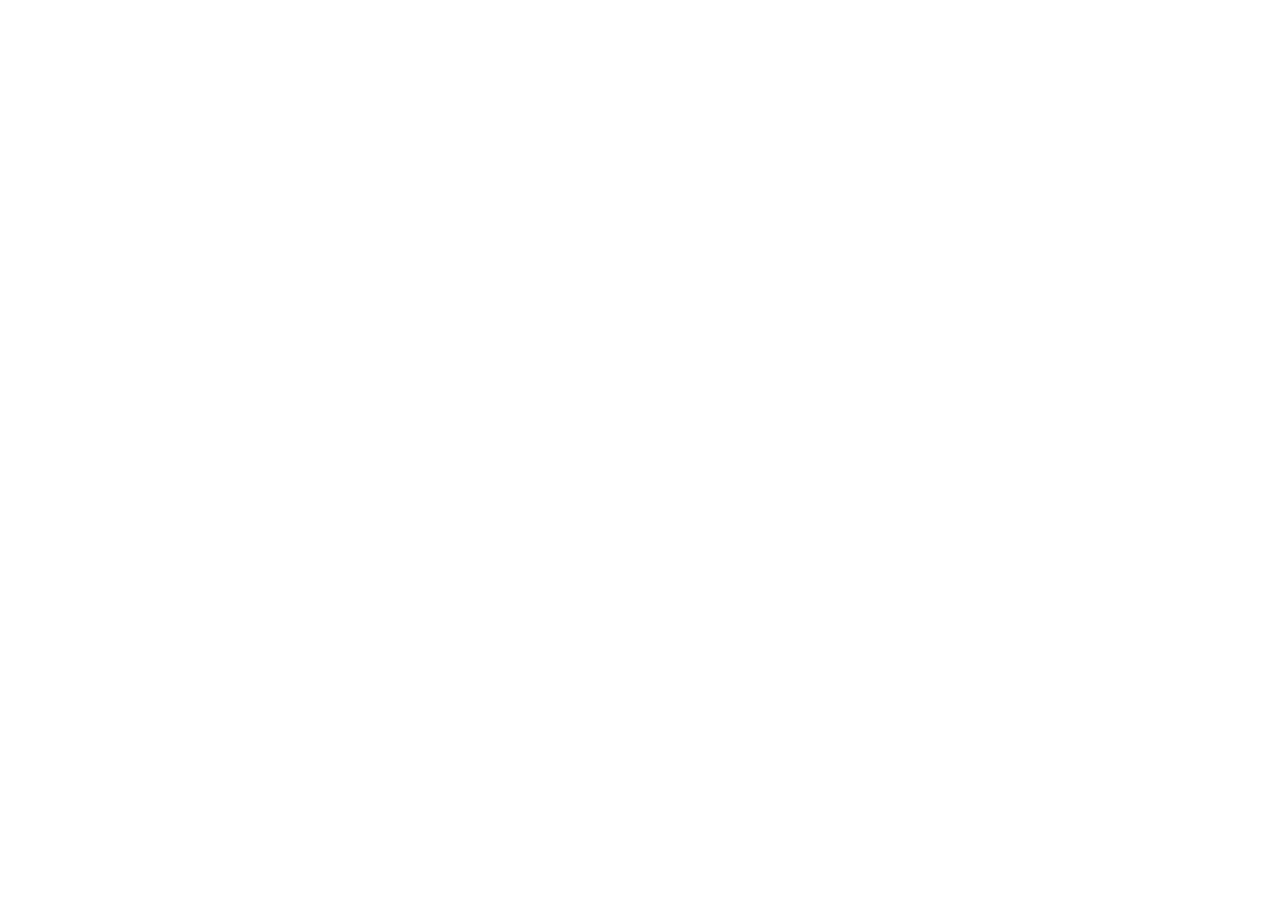
==== index.html @ d4b26c8d "Este es el primer commit para probar que funciona la conexion" ====
<!DOCTYPE html>
<html lang="es">
<head>
    <meta charset="UTF-8">
    <meta name="viewport" content="width=device-width, initial-scale=1.0">
    <title>Mi Proyecto | Preentrega 2</title>
    
    <link href="https://cdn.jsdelivr.net/npm/bootstrap@5.3.0/dist/css/bootstrap.min.css" rel="stylesheet">
    
    <link rel="stylesheet" href="./css/style.css">
</head>
<body>

    <script src="https://cdn.jsdelivr.net/npm/bootstrap@5.3.0/dist/js/bootstrap.bundle.min.js"></script>
</body>
</html>
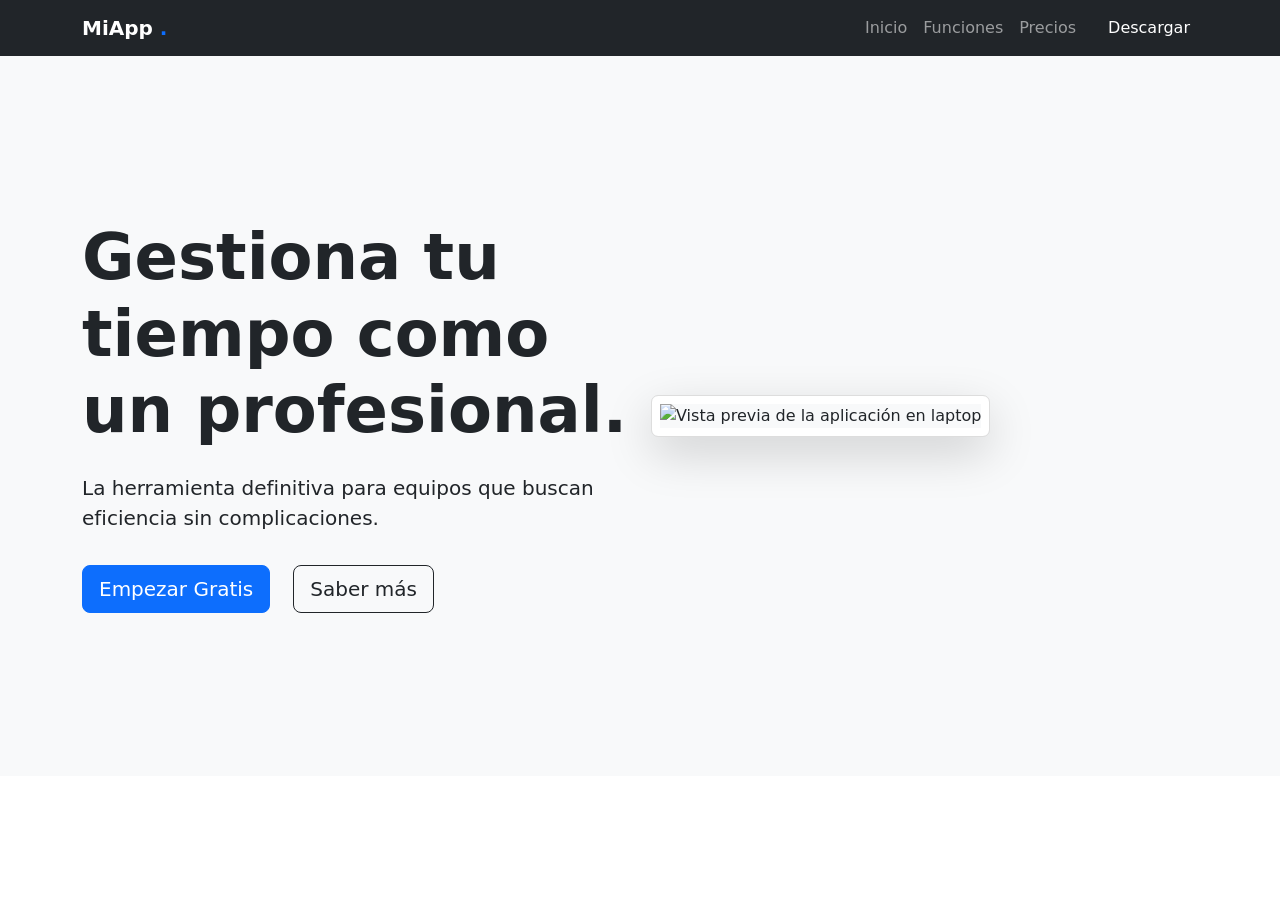
==== commit b95501f3: "feat: El primer cambio usando Barra de Navegacion" ====
--- a/index.html
+++ b/index.html
@@ -3,13 +3,44 @@
 <head>
     <meta charset="UTF-8">
     <meta name="viewport" content="width=device-width, initial-scale=1.0">
-    <title>Mi Proyecto | Preentrega 2</title>
-    
+    <title>Mi Proyecto  CoderHouse| Entrega 2</title>
     <link href="https://cdn.jsdelivr.net/npm/bootstrap@5.3.0/dist/css/bootstrap.min.css" rel="stylesheet">
-    
     <link rel="stylesheet" href="./css/style.css">
 </head>
 <body>
+    <nav class="navbar navbar-expand-lg navbar-dark bg-dark sticky-top custom-nav">
+    <div class="container">
+        <a class="navbar-brand fw-bold" href="#">MiApp <span class="text-primary">.</span></a>
+        <button class="navbar-toggler" type="button" data-bs-toggle="collapse" data-bs-target="#navbarNav">
+            <span class="navbar-toggler-icon"></span>
+        </button>
+        <div class="collapse navbar-collapse" id="navbarNav">
+            <ul class="navbar-nav ms-auto text-center">
+                <li class="nav-item"><a class="nav-link" href="#inicio">Inicio</a></li>
+                <li class="nav-item"><a class="nav-link" href="#features">Funciones</a></li>
+                <li class="nav-item"><a class="nav-link" href="#precios">Precios</a></li>
+                <li class="nav-item"><a class="nav-link btn btn-primary text-white ms-lg-3" href="#">Descargar</a></li>
+            </ul>
+        </div>
+    </div>
+</nav>
+<header id="inicio" class="hero-section d-flex align-items-center">
+    <div class="container">
+        <div class="row align-items-center">
+            <div class="col-md-6">
+                <h1 class="display-3 fw-bold">Gestiona tu tiempo como un profesional.</h1>
+                <p class="lead my-4">La herramienta definitiva para equipos que buscan eficiencia sin complicaciones.</p>
+                <div class="hero-buttons">
+                    <button class="btn btn-primary btn-lg me-2">Empezar Gratis</button>
+                    <button class="btn btn-outline-dark btn-lg">Saber más</button>
+                </div>
+            </div>
+            <div class="col-md-6 mt-5 mt-md-0">
+                <img src="https://via.placeholder.com/600x400" alt="Vista previa de la aplicación en laptop" class="img-fluid rounded shadow-lg">
+            </div>
+        </div>
+    </div>
+</header>
 
     <script src="https://cdn.jsdelivr.net/npm/bootstrap@5.3.0/dist/js/bootstrap.bundle.min.js"></script>
 </body>
--- a/css/style.css
+++ b/css/style.css
@@ -0,0 +1,35 @@
+/* Variables para mantener consistencia (CSS Avanzado) */
+:root {
+    --primary-color: #0d6efd;
+    --dark-color: #212529;
+    --spacing-lg: 80px;
+}
+
+/* BOX MODEL: Aplicando rellenos y márgenes estratégicos */
+.hero-section {
+    min-height: 80vh;
+    padding: var(--spacing-lg) 0; /* Padding superior/inferior */
+    background-color: #f8f9fa;
+}
+
+/* Flexbox personalizado para los botones */
+.hero-buttons {
+    display: flex;
+    gap: 15px; /* Propiedad moderna de Flexbox para separar elementos */
+    margin-top: 2rem;
+}
+
+/* Transiciones suaves para demostrar CSS Avanzado */
+.nav-link {
+    transition: color 0.3s ease-in-out;
+}
+
+.nav-link:hover {
+    color: var(--primary-color) !important;
+}
+
+/* Ajuste de imagen (Box Model) */
+.hero-section img {
+    border: 8px solid white; /* Border */
+    outline: 1px solid #ddd;  /* Outline */
+}
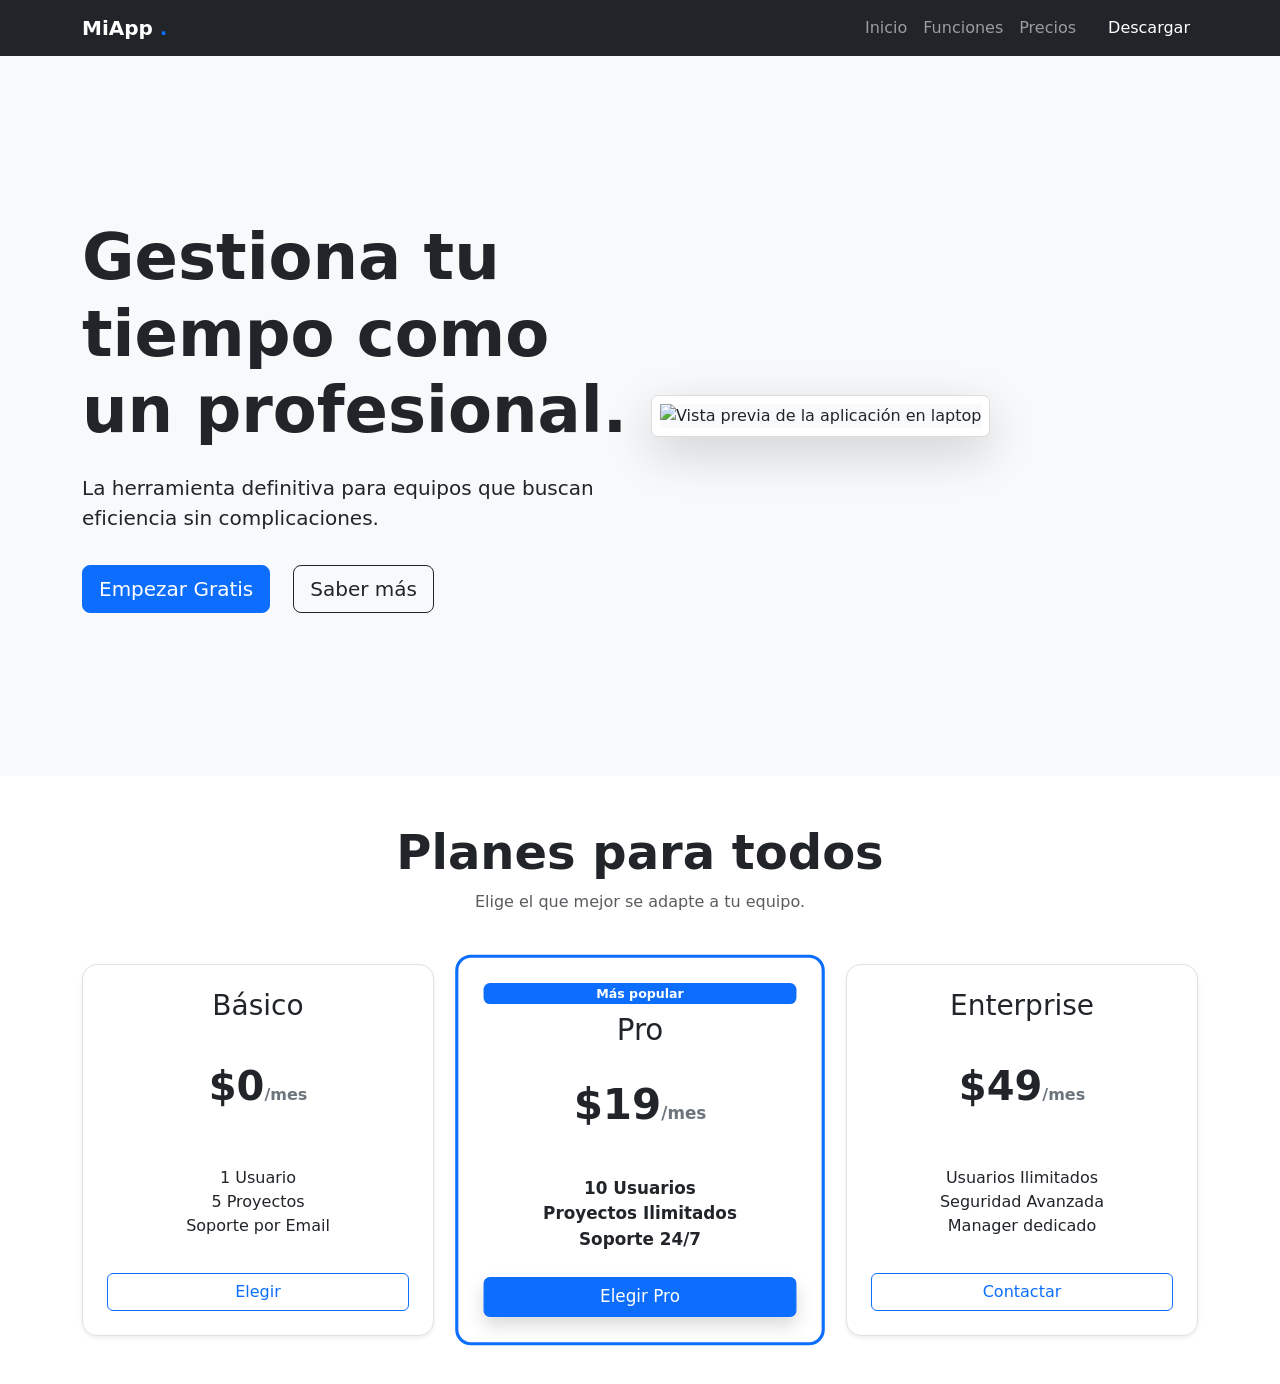
==== commit be886ca6: "Se colocaron los precios" ====
--- a/index.html
+++ b/index.html
@@ -41,6 +41,48 @@
         </div>
     </div>
 </header>
+<section id="precios" class="container py-5">
+    <div class="text-center mb-5">
+        <h2 class="display-5 fw-bold">Planes para todos</h2>
+        <p class="text-muted">Elige el que mejor se adapte a tu equipo.</p>
+    </div>
+
+    <div class="grid-precios">
+        <div class="precio-card border shadow-sm p-4 text-center">
+            <h3>Básico</h3>
+            <p class="price">$0<span>/mes</span></p>
+            <ul class="list-unstyled my-4">
+                <li>1 Usuario</li>
+                <li>5 Proyectos</li>
+                <li>Soporte por Email</li>
+            </ul>
+            <button class="btn btn-outline-primary w-100">Elegir</button>
+        </div>
+
+        <div class="precio-card destacado border-primary p-4 text-center">
+            <span class="badge bg-primary mb-2">Más popular</span>
+            <h3>Pro</h3>
+            <p class="price">$19<span>/mes</span></p>
+            <ul class="list-unstyled my-4 fw-bold">
+                <li>10 Usuarios</li>
+                <li>Proyectos Ilimitados</li>
+                <li>Soporte 24/7</li>
+            </ul>
+            <button class="btn btn-primary w-100 shadow">Elegir Pro</button>
+        </div>
+
+        <div class="precio-card border shadow-sm p-4 text-center">
+            <h3>Enterprise</h3>
+            <p class="price">$49<span>/mes</span></p>
+            <ul class="list-unstyled my-4">
+                <li>Usuarios Ilimitados</li>
+                <li>Seguridad Avanzada</li>
+                <li>Manager dedicado</li>
+            </ul>
+            <button class="btn btn-outline-primary w-100">Contactar</button>
+        </div>
+    </div>
+</section>
 
     <script src="https://cdn.jsdelivr.net/npm/bootstrap@5.3.0/dist/js/bootstrap.bundle.min.js"></script>
 </body>
--- a/css/style.css
+++ b/css/style.css
@@ -32,4 +32,48 @@
 .hero-section img {
     border: 8px solid white; /* Border */
     outline: 1px solid #ddd;  /* Outline */
+}
+
+/* CSS GRID: Definimos columnas dinámicas */
+.grid-precios {
+    display: grid;
+    /* Crea 3 columnas iguales en desktop, pero se adapta al contenido */
+    grid-template-columns: repeat(auto-fit, minmax(300px, 1fr));
+    gap: 30px; /* Espacio entre tarjetas */
+    margin-top: 50px;
+}
+
+/* BOX MODEL & ESTILO DE CARDS */
+.precio-card {
+    background: #fff;
+    border-radius: 15px; /* Border-radius avanzado */
+    transition: transform 0.3s ease; /* Propiedad avanzada */
+    display: flex; /* Flexbox interno para alinear contenido */
+    flex-direction: column;
+    justify-content: space-between;
+}
+
+.precio-card:hover {
+    transform: translateY(-10px); /* Efecto hover visual */
+}
+
+/* Diferenciando la card destacada usando Box Model */
+.precio-card.destacado {
+    border: 3px solid var(--primary-color);
+    transform: scale(1.05); /* La hace resaltar un poco más */
+}
+
+.precio-card.destacado:hover {
+    transform: scale(1.08) translateY(-10px);
+}
+
+.price {
+    font-size: 2.5rem;
+    font-weight: 800;
+    margin: 15px 0;
+}
+
+.price span {
+    font-size: 1rem;
+    color: #6c757d;
 }
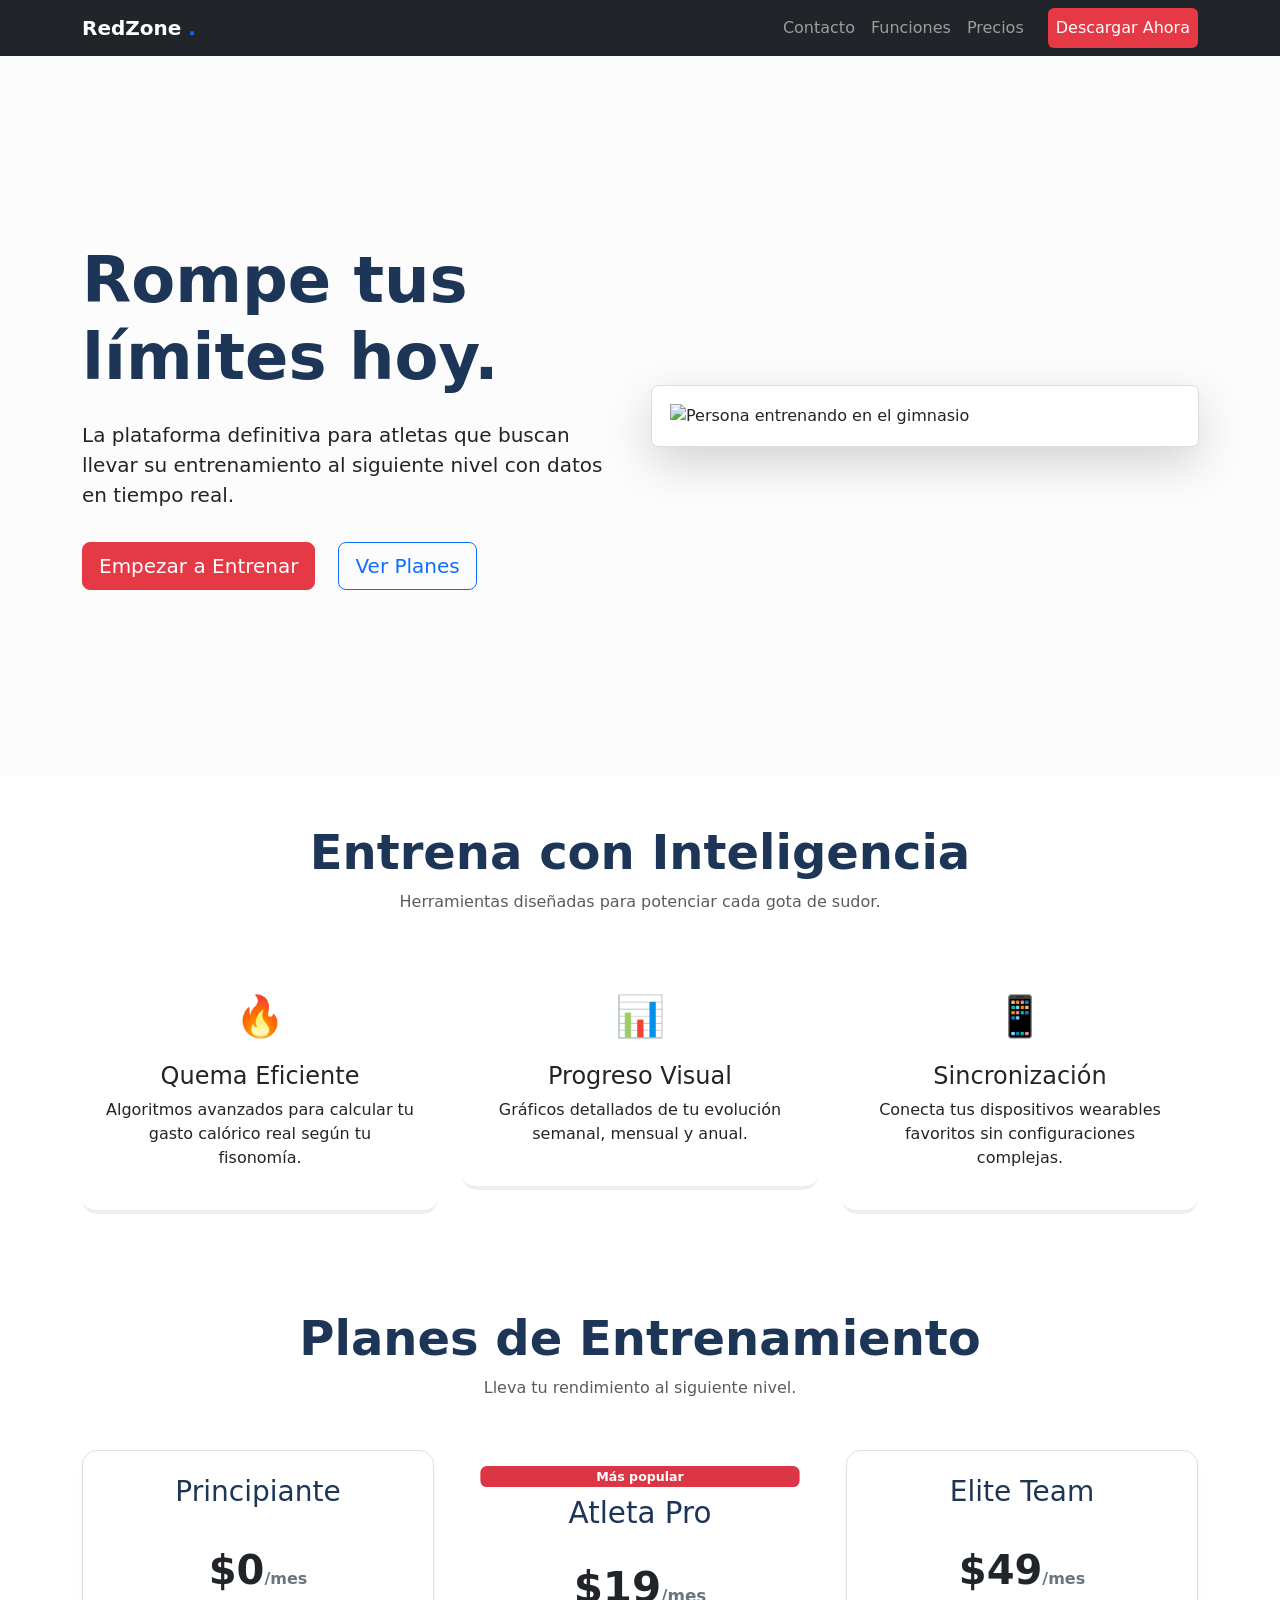
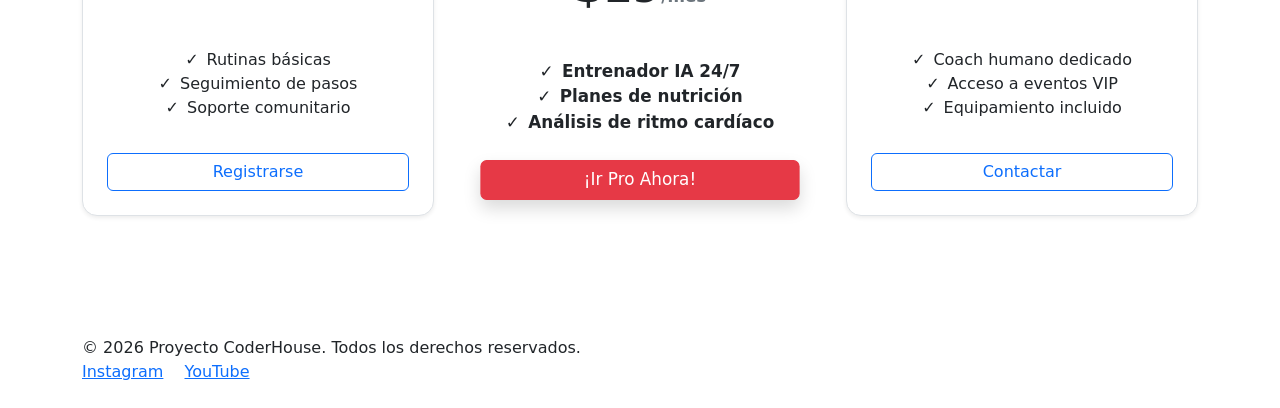
==== commit 33c4a883: "update: arreglar algunos estilos" ====
--- a/index.html
+++ b/index.html
@@ -10,16 +10,18 @@
 <body>
     <nav class="navbar navbar-expand-lg navbar-dark bg-dark sticky-top custom-nav">
     <div class="container">
-        <a class="navbar-brand fw-bold" href="#">MiApp <span class="text-primary">.</span></a>
+        <a class="navbar-brand fw-bold" href="#">RedZone <span class="text-primary">.</span></a>
         <button class="navbar-toggler" type="button" data-bs-toggle="collapse" data-bs-target="#navbarNav">
             <span class="navbar-toggler-icon"></span>
         </button>
         <div class="collapse navbar-collapse" id="navbarNav">
             <ul class="navbar-nav ms-auto text-center">
-                <li class="nav-item"><a class="nav-link" href="#inicio">Inicio</a></li>
+                <li class="nav-item"><a class="nav-link" href="pages/contacto.html">Contacto</a></li>
                 <li class="nav-item"><a class="nav-link" href="#features">Funciones</a></li>
                 <li class="nav-item"><a class="nav-link" href="#precios">Precios</a></li>
-                <li class="nav-item"><a class="nav-link btn btn-primary text-white ms-lg-3" href="#">Descargar</a></li>
+<button type="button" class="nav-link btn btn-primary text-white ms-lg-3" data-bs-toggle="modal" data-bs-target="#downloadModal">
+  Descargar Ahora
+</button>
             </ul>
         </div>
     </div>
@@ -28,62 +30,122 @@
     <div class="container">
         <div class="row align-items-center">
             <div class="col-md-6">
-                <h1 class="display-3 fw-bold">Gestiona tu tiempo como un profesional.</h1>
-                <p class="lead my-4">La herramienta definitiva para equipos que buscan eficiencia sin complicaciones.</p>
+                <h1 class="display-3 fw-bold">Rompe tus límites <span style="color: var(--primary-red);">hoy</span>.</h1>
+                <p class="lead my-4">La plataforma definitiva para atletas que buscan llevar su entrenamiento al siguiente nivel con datos en tiempo real.</p>
                 <div class="hero-buttons">
-                    <button class="btn btn-primary btn-lg me-2">Empezar Gratis</button>
-                    <button class="btn btn-outline-dark btn-lg">Saber más</button>
+                    <button class="btn btn-primary btn-lg me-2">Empezar a Entrenar</button>
+                    <a href="#precios" class="btn btn-outline-primary btn-lg">Ver Planes</a>
                 </div>
             </div>
             <div class="col-md-6 mt-5 mt-md-0">
-                <img src="https://via.placeholder.com/600x400" alt="Vista previa de la aplicación en laptop" class="img-fluid rounded shadow-lg">
+                <img src="https://images.unsplash.com/photo-1517836357463-d25dfeac3438?q=80&w=600&h=400&auto=format&fit=crop" alt="Persona entrenando en el gimnasio" class="img-fluid rounded shadow-lg img-featured">
             </div>
         </div>
     </div>
 </header>
+<section id="features" class="container py-5">
+    <div class="text-center mb-5">
+        <h2 class="display-5 fw-bold">Entrena con Inteligencia</h2>
+        <p class="text-muted">Herramientas diseñadas para potenciar cada gota de sudor.</p>
+    </div>
+
+    <div class="row g-4">
+        <div class="col-md-4">
+            <div class="feature-box p-4 text-center">
+                <div class="feature-icon mb-3">🔥</div>
+                <h4>Quema Eficiente</h4>
+                <p>Algoritmos avanzados para calcular tu gasto calórico real según tu fisonomía.</p>
+            </div>
+        </div>
+        <div class="col-md-4">
+            <div class="feature-box p-4 text-center">
+                <div class="feature-icon mb-3">📊</div>
+                <h4>Progreso Visual</h4>
+                <p>Gráficos detallados de tu evolución semanal, mensual y anual.</p>
+            </div>
+        </div>
+        <div class="col-md-4">
+            <div class="feature-box p-4 text-center">
+                <div class="feature-icon mb-3">📱</div>
+                <h4>Sincronización</h4>
+                <p>Conecta tus dispositivos wearables favoritos sin configuraciones complejas.</p>
+            </div>
+        </div>
+    </div>
+</section>
+
 <section id="precios" class="container py-5">
     <div class="text-center mb-5">
-        <h2 class="display-5 fw-bold">Planes para todos</h2>
-        <p class="text-muted">Elige el que mejor se adapte a tu equipo.</p>
+        <h2 class="display-5 fw-bold">Planes de Entrenamiento</h2>
+        <p class="text-muted">Lleva tu rendimiento al siguiente nivel.</p>
     </div>
 
     <div class="grid-precios">
         <div class="precio-card border shadow-sm p-4 text-center">
-            <h3>Básico</h3>
+            <h3>Principiante</h3>
             <p class="price">$0<span>/mes</span></p>
             <ul class="list-unstyled my-4">
-                <li>1 Usuario</li>
-                <li>5 Proyectos</li>
-                <li>Soporte por Email</li>
+                <li>Rutinas básicas</li>
+                <li>Seguimiento de pasos</li>
+                <li>Soporte comunitario</li>
             </ul>
-            <button class="btn btn-outline-primary w-100">Elegir</button>
+            <button class="btn btn-outline-primary w-100">Registrarse</button>
         </div>
 
-        <div class="precio-card destacado border-primary p-4 text-center">
-            <span class="badge bg-primary mb-2">Más popular</span>
-            <h3>Pro</h3>
+        <div class="precio-card destacado p-4 text-center">
+            <span class="badge bg-danger mb-2">Más popular</span>
+            <h3>Atleta Pro</h3>
             <p class="price">$19<span>/mes</span></p>
             <ul class="list-unstyled my-4 fw-bold">
-                <li>10 Usuarios</li>
-                <li>Proyectos Ilimitados</li>
-                <li>Soporte 24/7</li>
+                <li>Entrenador IA 24/7</li>
+                <li>Planes de nutrición</li>
+                <li>Análisis de ritmo cardíaco</li>
             </ul>
-            <button class="btn btn-primary w-100 shadow">Elegir Pro</button>
+            <button class="btn btn-primary w-100 shadow">¡Ir Pro Ahora!</button>
         </div>
 
         <div class="precio-card border shadow-sm p-4 text-center">
-            <h3>Enterprise</h3>
+            <h3>Elite Team</h3>
             <p class="price">$49<span>/mes</span></p>
             <ul class="list-unstyled my-4">
-                <li>Usuarios Ilimitados</li>
-                <li>Seguridad Avanzada</li>
-                <li>Manager dedicado</li>
+                <li>Coach humano dedicado</li>
+                <li>Acceso a eventos VIP</li>
+                <li>Equipamiento incluido</li>
             </ul>
             <button class="btn btn-outline-primary w-100">Contactar</button>
         </div>
     </div>
 </section>
 
-    <script src="https://cdn.jsdelivr.net/npm/bootstrap@5.3.0/dist/js/bootstrap.bundle.min.js"></script>
+<footer class="main-footer mt-5">
+    <div class="container">
+        <div class="footer-content py-4">
+            <p class="mb-0">&copy; 2026 Proyecto CoderHouse. Todos los derechos reservados.</p>
+            <div class="social-links">
+                <a href="#" class="me-3">Instagram</a>
+                <a href="#">YouTube</a>
+            </div>
+        </div>
+    </div>
+</footer>
+<div class="modal fade" id="downloadModal" tabindex="-1" aria-hidden="true">
+  <div class="modal-dialog modal-dialog-centered">
+    <div class="modal-content text-center p-4">
+      <div class="modal-header border-0">
+        <h5 class="modal-title w-100 fw-bold">¡Lleva tu entrenamiento a todos lados!</h5>
+        <button type="button" class="btn-close" data-bs-dismiss="modal" aria-label="Close"></button>
+      </div>
+      <div class="modal-body">
+        <p>Próximamente disponible en las mejores tiendas.</p>
+        <div class="d-flex justify-content-center gap-3">
+            <button class="btn btn-dark btn-lg">App Store</button>
+            <button class="btn btn-dark btn-lg">Google Play</button>
+        </div>
+      </div>
+    </div>
+  </div>
+</div>
+
+<script src="https://cdn.jsdelivr.net/npm/bootstrap@5.3.0/dist/js/bootstrap.bundle.min.js"></script>
 </body>
 </html>
--- a/css/style.css
+++ b/css/style.css
@@ -1,25 +1,22 @@
-/* Variables para mantener consistencia (CSS Avanzado) */
 :root {
-    --primary-color: #0d6efd;
-    --dark-color: #212529;
+    --primary-color: #e63946; 
+    --primary-hover: #c1121f; 
+    --dark-color: #1d3557;     
+    --light-bg: #f1faee;     
     --spacing-lg: 80px;
 }
-
-/* BOX MODEL: Aplicando rellenos y márgenes estratégicos */
 .hero-section {
     min-height: 80vh;
     padding: var(--spacing-lg) 0; /* Padding superior/inferior */
     background-color: #f8f9fa;
 }
 
-/* Flexbox personalizado para los botones */
 .hero-buttons {
     display: flex;
-    gap: 15px; /* Propiedad moderna de Flexbox para separar elementos */
+    gap: 15px; 
     margin-top: 2rem;
 }
 
-/* Transiciones suaves para demostrar CSS Avanzado */
 .nav-link {
     transition: color 0.3s ease-in-out;
 }
@@ -28,22 +25,18 @@
     color: var(--primary-color) !important;
 }
 
-/* Ajuste de imagen (Box Model) */
 .hero-section img {
     border: 8px solid white; /* Border */
     outline: 1px solid #ddd;  /* Outline */
 }
 
-/* CSS GRID: Definimos columnas dinámicas */
 .grid-precios {
     display: grid;
-    /* Crea 3 columnas iguales en desktop, pero se adapta al contenido */
     grid-template-columns: repeat(auto-fit, minmax(300px, 1fr));
     gap: 30px; /* Espacio entre tarjetas */
     margin-top: 50px;
 }
 
-/* BOX MODEL & ESTILO DE CARDS */
 .precio-card {
     background: #fff;
     border-radius: 15px; /* Border-radius avanzado */
@@ -57,7 +50,6 @@
     transform: translateY(-10px); /* Efecto hover visual */
 }
 
-/* Diferenciando la card destacada usando Box Model */
 .precio-card.destacado {
     border: 3px solid var(--primary-color);
     transform: scale(1.05); /* La hace resaltar un poco más */
@@ -76,4 +68,91 @@
 .price span {
     font-size: 1rem;
     color: #6c757d;
+}
+
+.custom-form-container {
+    background-color: #ffffff;
+    padding: 40px;
+    border-radius: 20px;
+    box-shadow: 0 10px 30px rgba(0,0,0,0.1);
+    border: 1px solid #eee;
+}
+
+.custom-input {
+    padding: 12px 15px; 
+    border: 2px solid #f0f0f0;
+    transition: border-color 0.3s ease;
+}
+
+.custom-input:focus {
+    border-color: var(--primary-color);
+    box-shadow: none;
+}
+
+img {
+    max-width: 100%;
+    height: auto;
+    display: block;
+    margin: 0 auto; 
+    border-radius: 10px;
+}
+
+.img-featured {
+    padding: 10px;
+    border: 1px solid #ddd;
+    background-color: #fff;
+}
+
+.btn-primary {
+    background-color: var(--primary-color) !important;
+    border-color: var(--primary-color) !important;
+}
+
+h1, h2, h3 {
+    color: var(--dark-color);
+}
+
+.hero-section {
+    background-color: #fcfcfc; 
+}
+.precio-card.destacado {
+    border: 3px solid var(--primary-red) !important;
+    background-color: #fff;
+    transform: scale(1.05);
+    z-index: 1;
+}
+
+.precio-card ul li::before {
+    content: "✓";
+    color: var(--primary-red);
+    margin-right: 8px;
+    font-weight: bold;
+}
+html {
+    scroll-behavior: smooth;
+}
+#precios {
+    scroll-margin-top: 90px; 
+}
+
+.feature-box {
+    background-color: #fff;
+    border-radius: 15px;
+    border-bottom: 4px solid #eee; 
+    transition: all 0.3s ease;
+}
+
+.feature-box:hover {
+    border-bottom-color: var(--primary-red); 
+    transform: translateY(-5px);
+    box-shadow: 0 10px 20px rgba(0,0,0,0.05);
+}
+
+.feature-icon {
+    font-size: 2.5rem;
+    display: inline-block;
+}
+
+#features {
+    scroll-margin-top: 90px;
 }
